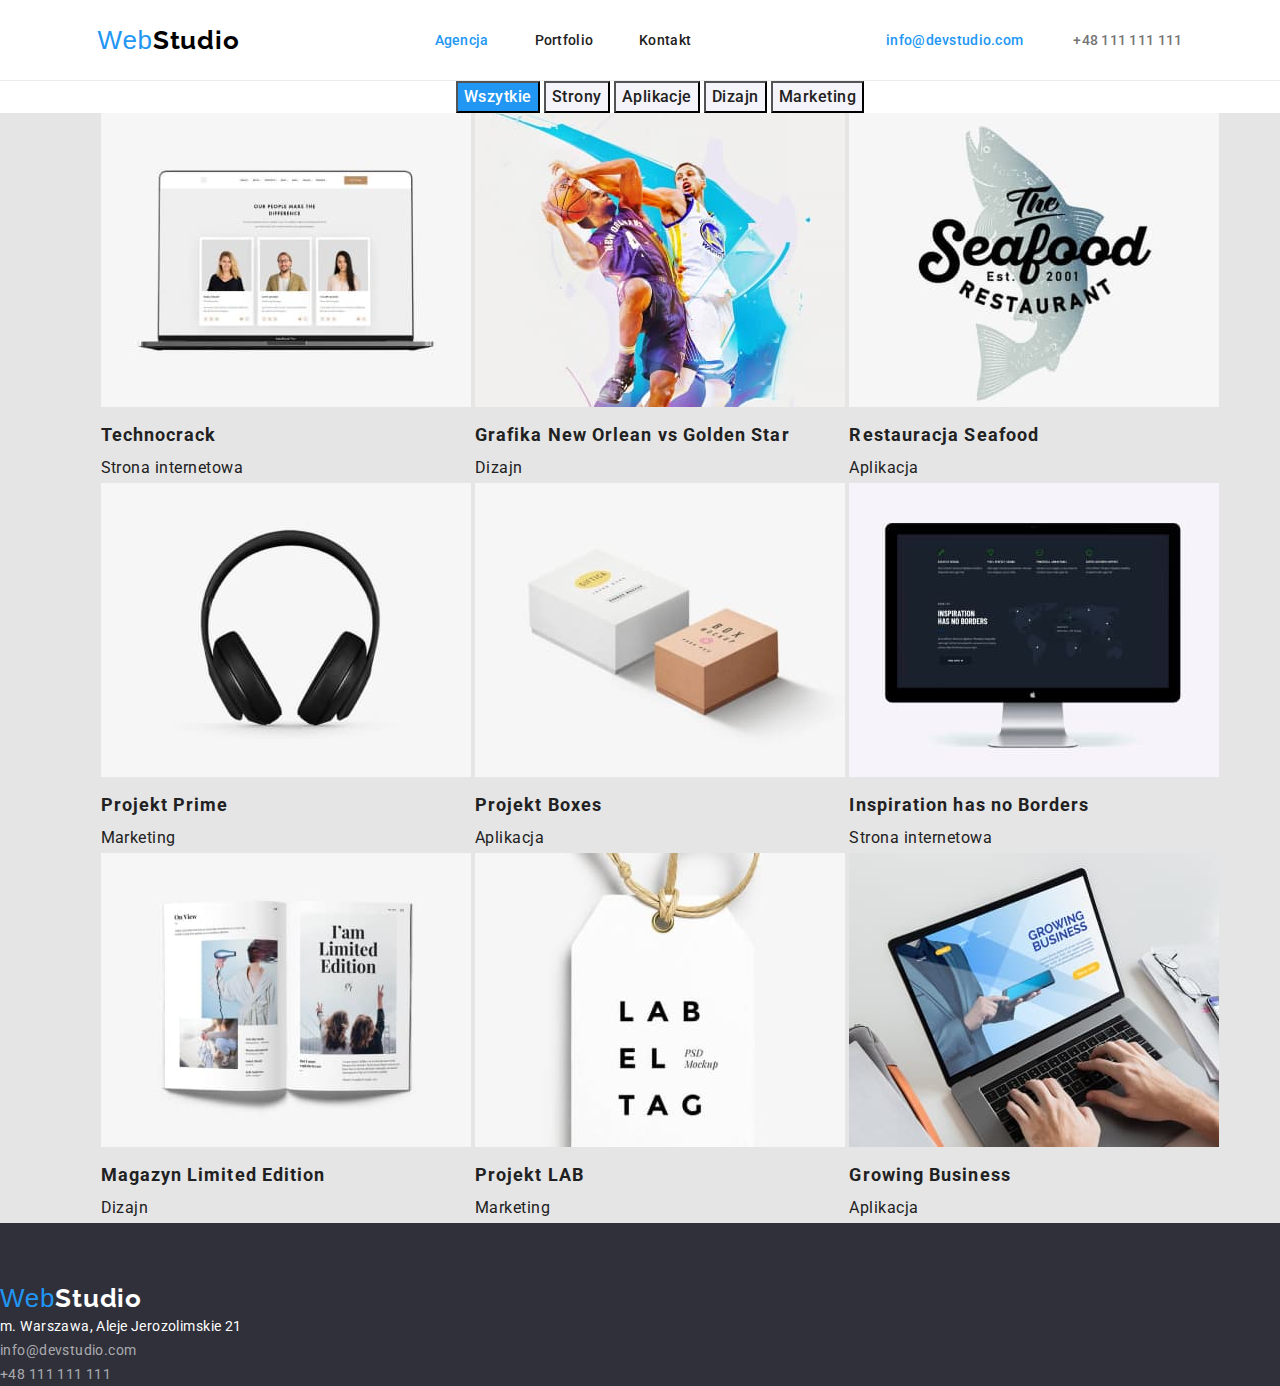
==== portfolio.html @ 03afc023 "Working 19.05.2023" ====
<!DOCTYPE html>
<html lang="pl">
  <head>
    <meta charset="UTF-8" />
    <meta name="viewport" content="Moja praca domowa nr 1" />
    <title>Homework 3</title>
    <link
      href="https://cdnjs.cloudflare.com/ajax/libs/modern-normalize/1.0.0/modern-normalize.min.css"
      rel="stylesheet"
    />
    <link
      href="https://fonts.googleapis.com/css2?family=Raleway:wght@700&family=Roboto:wght@400;500;700;900&display=swap"
      rel="stylesheet"
    />
    <link rel="stylesheet" href="./css/styles.css" />
  </head>
  <body>
    <!--Nagłówek strony-->
    <header class="page-header" class="container">
      <!--Logo w nagłówku-->
      <a class="logo" href="./index.html"
        ><span class="logo-blue">Web</span>Studio</a
      >

      <!--Menu nawigacyjne-->
      <nav>
        <ul class="nav-menu">
          <li><a class="menu-blue" href="/agencja">Agencja</a></li>
          <li><a class="menu" href="./portfolio.html">Portfolio</a></li>
          <li><a class="menu" href="/kontakt">Kontakt</a></li>
        </ul>
      </nav>

      <!-- Linki w nagłówku -->
      <ul class="contact">
        <li>
          <a class="mail" href="mailto:info@devstudio.com"
            >info@devstudio.com</a
          >
        </li>
        <li><a class="tel" href="tel:+48111111111">+48 111 111 111</a></li>
      </ul>
    </header>

    <!--Główna zawartość strony-->
    <main>
      <!--Menu strony-->
      <div>
        <ul class="pf-button-menu">
          <li>
            <button class="pf-button-blue" type="button">Wszytkie</button>
          </li>
          <li><button class="pf-button" type="button">Strony</button></li>
          <li><button class="pf-button" type="button">Aplikacje</button></li>
          <li><button class="pf-button" type="button">Dizajn</button></li>
          <li><button class="pf-button" type="button">Marketing</button></li>
        </ul>
      </div>

      <!--Zawartość główna strony-->
      <!--Pierwszy rząd-->
      <section>
        <ul class="pf-section">
          <li>
            <img
              src="./images/portfolio1_1.jpg"
              alt="Komputer z otwartą stroną internetową"
              width="370"
              height="294"
            />
            <h2 class="h2-pf-section">Technocrack</h2>
            <p>Strona internetowa</p>
          </li>
          <li>
            <img
              src="./images/portfolio1_2.jpg"
              alt="Dwuch zawodników koszykówki walczy o piłkę"
              width="370"
              height="294"
            />
            <h2 class="h2-pf-section">Grafika New Orlean vs Golden Star</h2>
            <p>Dizajn</p>
          </li>
          <li>
            <img
              src="./images/portfolio1_3.jpg"
              alt="Logo restauracji The Seafood"
              width="370"
              height="294"
            />
            <h2 class="h2-pf-section">Restauracja Seafood</h2>
            <p>Aplikacja</p>
          </li>
        </ul>
      </section>

      <!--Drugi rząd-->
      <section>
        <ul class="pf-section">
          <li>
            <img
              src="./images/portfolio2_1.jpg"
              alt="Czarne słuchwki bezprzewodowe"
              width="370"
              height="294"
            />
            <h2 class="h2-pf-section">Projekt Prime</h2>
            <p>Marketing</p>
          </li>
          <li>
            <img
              src="./images/portfolio2_2.jpg"
              alt="Dwa pudełka w dwuch kolorach i rozmiarach"
              width="370"
              height="294"
            />
            <h2 class="h2-pf-section">Projekt Boxes</h2>
            <p>Aplikacja</p>
          </li>
          <li>
            <img
              src="./images/portfolio2_3.jpg"
              alt="Monitor z otwartą stroną internetową"
              width="370"
              height="294"
            />
            <h2 class="h2-pf-section">Inspiration has no Borders</h2>
            <p>Strona internetowa</p>
          </li>
        </ul>
      </section>

      <!--Trzeci rząd-->
      <section>
        <ul class="pf-section">
          <li>
            <img
              src="./images/portfolio3_1.jpg"
              alt="Otwarta książka"
              width="370"
              height="294"
            />
            <h2 class="h2-pf-section">Magazyn Limited Edition</h2>
            <p>Dizajn</p>
          </li>
          <li>
            <img
              src="./images/portfolio3_2.jpg"
              alt="Zawieszka reklamowa"
              width="370"
              height="294"
            />
            <h2 class="h2-pf-section">Projekt LAB</h2>
            <p>Marketing</p>
          </li>
          <li>
            <img
              src="./images/portfolio3_3.jpg"
              alt="Ręce na laptopie z otwartą stroną internetową"
              width="370"
              height="294"
            />
            <h2 class="h2-pf-section">Growing Business</h2>
            <p>Aplikacja</p>
          </li>
        </ul>
      </section>
    </main>

    <!--Stopka-->
    <footer>
      <!--Logo w stopce-->
      <a class="logo-footer" href="./index.html"
        ><span class="logo-blue-footer">Web</span>Studio</a
      >

      <!--Adres i linki w stopce-->
      <section>
        <a
          class="address-link"
          href="https://goo.gl/maps/Dz4RchG2dV1VJyud7"
          target="_blank"
          rel="noopener noreferrer nofollow"
          >m. Warszawa, Aleje Jerozolimskie 21</a
        >
        <ul class="contact-footer">
          <li>
            <a class="mail-footer" href="mailto:info@devstudio.com"
              >info@devstudio.com</a
            >
          </li>
          <li>
            <a class="tel-footer" href="tel:+48111111111">+48 111 111 111</a>
          </li>
        </ul>
      </section>
    </footer>
  </body>
</html>
---- css/styles.css ----
*,
*::before,
*::after {
  box-sizing: border-box;
}

:root {
  --white: #ffffff;
  --almost-white: #e5e5e5;
  --blue: #2196f3;
  --almost-black: #212121;
  --black: #000000;
  --dark-gray: #2f303a;
  --gray: #757575;
  --light-gray: #f5f4fa;
  --button-blue: #0000ff;
  --border-header: #ececec;
}

body {
  font-family: "Roboto", sans-serif;
  color: var(--almost-black);
  background-color: var(--white);
}

h1,
h2,
h3,
h4,
h5,
h6,
p,
ul {
  margin: 0;
}

.container {
  max-width: 1600px;
}

.page-header {
  display: flex;
  justify-content: space-around;
  align-items: center;
  border-bottom: 1px solid var(--border-header);
}

.logo {
  font-family: "Raleway", sans-serif;
  font-weight: 700;
  font-size: 26px;
  line-height: 1.1923em;
  text-decoration: none;
  color: var(--black);
  letter-spacing: 0.03em;
}

.logo-blue {
  font-family: "Oleo Script", sans-serif;
  font-weight: 400;
  font-size: 26px;
  line-height: 1.1923em;
  color: var(--blue);
  letter-spacing: 0.03em;
}

.logo,
.logo-blue {
  padding: 25px 0 24px 0;
}

.logo:hover,
.logo-blue:hover {
  text-decoration: underline solid var(--blue);
}

.nav-menu {
  list-style: none;
  display: flex;
  justify-content: space-between;
  gap: 46px;
  font-weight: 500;
  font-size: 14px;
  line-height: 1.1428em;
  letter-spacing: 0.02em;
  padding: 32px 0 32px 0;
}

.menu-blue {
  text-decoration: none;
  color: var(--blue);
}

.menu {
  text-decoration: none;
  color: var(--almost-black);
}

.menu-blue:hover,
.menu:hover {
  text-decoration: underline solid var(--blue);
}

.contact {
  list-style: none;
  display: flex;
  justify-content: space-between;
  gap: 50px;
  font-weight: 500;
  font-size: 14px;
  line-height: 1.1428em;
  list-style: none;
  letter-spacing: 0.02em;
  padding: 32px 0 32px 0;
}

.mail {
  color: var(--blue);
  text-decoration: none;
}

.tel {
  color: var(--gray);
  text-decoration: none;
}

.mail:hover,
.tel:hover {
  text-decoration: underline solid var(--blue);
}

.h1 {
  background-color: var(--dark-gray);
  color: var(--white);
  font-weight: 900;
  font-size: 44px;
  line-height: 1.3636;
  text-align: center;
  letter-spacing: 0.06em;
  text-transform: uppercase;
  padding-top: 200px;
  padding-bottom: 280px;
}

h1:hover {
  text-decoration: underline solid var(--blue);
}

.button {
  background-color: var(--blue);
  color: var(--white);
  font-weight: 700;
  font-size: 16px;
  line-height: 1.875em;
  align-items: center;
  text-align: center;
  letter-spacing: 0.06em;
  cursor: pointer;
}

.button:hover {
  text-decoration: underline solid var(--button-blue);
}

.first-section {
  padding-top: 94px;
  background-color: var(--almost-white);
}

.first-section-list {
  list-style: none;
  display: flex;
  justify-content: center;
  gap: 30px;
  text-align: justify;
  color: var(--gray);
  font-size: 14px;
  line-height: 1.7142em;
  letter-spacing: 0.03em;
}

.list {
  width: 270px;
}

.h4 {
  color: var(--almost-black);
  text-align: left;
  margin-bottom: 10px;
  font-weight: 700;
  font-size: 14px;
  line-height: 1.1428em;
  text-transform: uppercase;
}

.h4:hover,
.list p:hover {
  text-decoration: underline solid var(--blue);
}

.second-section {
  padding: 94px 0 94px 0;
  background-color: var(--almost-white);
}
.second-section-list {
  list-style: none;
  display: flex;
  justify-content: center;
  gap: 30px;
}

.h2-second-section {
  text-align: center;
  margin-bottom: 50px;
  font-weight: 700;
  font-size: 36px;
  line-height: 1.1666em;
  letter-spacing: 0.03em;
}

.h2-second-section:hover {
  text-decoration: underline solid var(--blue);
}

.third-section {
  padding: 94px 0 94px 0;
  background-color: var(--light-gray);
}

.h2-third-section {
  text-align: center;
  margin-bottom: 50px;
  font-weight: 700;
  font-size: 36px;
  line-height: 1.1666em;
  color: var(--almost-black);
}

.third-section-list {
  list-style: none;
  display: flex;
  justify-content: center;
  gap: 30px;
}

.third-section-list li {
  box-shadow: 0px 1px 3px rgba(0, 0, 0, 0.12), 0px 1px 1px rgba(0, 0, 0, 0.14),
    0px 2px 1px rgba(0, 0, 0, 0.2);
  border-radius: 0px 0px 4px 4px;
}

.third-section-list h3 {
  text-align: center;
  margin: 30px 0 10px 0;
  font-weight: 500;
  color: var(--almost-black);
}

.third-section-list p {
  text-align: center;
  margin-bottom: 30px;
  font-size: 16px;
  line-height: 1.1875em;
  letter-spacing: 0.03em;
  color: var(--gray);
}

footer {
  padding-top: 60px;
  background-color: var(--dark-gray);
}

.footer {
  margin-left: 215px;
}

.logo-footer {
  font-family: "Raleway", sans-serif;
  font-weight: 700;
  font-size: 26px;
  line-height: 1.1923em;
  text-decoration: none;
  color: var(--white);
  letter-spacing: 0.03em;
}

.logo-blue-footer {
  font-family: "Oleo Script", sans-serif;
  font-weight: 400;
  font-size: 26px;
  line-height: 1.1923em;
  color: var(--blue);
  letter-spacing: 0.03em;
}

.logo-footer:hover,
.logo-blue-footer:hover {
  text-decoration: underline solid var(--blue);
}

.address-link {
  font-size: 14px;
  line-height: 1.7142em;
  letter-spacing: 0.03em;
  color: var(--white);
  text-decoration: none;
}

.contact-footer {
  padding: 0;
  font-size: 14px;
  line-height: 1.7142em;
  list-style: none;
  letter-spacing: 0.03em;
}

.mail-footer {
  color: rgba(255, 255, 255, 0.6);
  text-decoration: none;
}

.tel-footer {
  color: rgba(255, 255, 255, 0.6);
  text-decoration: none;
}

.mail-footer:hover,
.tel-footer:hover,
.address-link:hover {
  text-decoration: underline;
  text-decoration-color: var(--blue);
}

.pf-button-menu {
  list-style: none;
  text-align: center;
  cursor: pointer;
}

.pf-button-menu li {
  display: inline;
}

.pf-button-blue {
  background-color: var(--blue);
  color: var(--white);
  font-weight: 500;
  font-size: 16px;
  line-height: 1.625em;
  text-align: center;
  letter-spacing: 0.03em;
}

.pf-button {
  background-color: var(--light-gray);
  color: var(--almost-black);
  font-weight: 500;
  font-size: 16px;
  line-height: 1.625em;
  text-align: center;
  letter-spacing: 0.03em;
}

.pf-section {
  background-color: var(--almost-white);
  list-style: none;
  text-align: center;
  font-size: 16px;
  line-height: 1.875em;
  letter-spacing: 0.03em;
}

.pf-section li {
  display: inline-block;
}

.pf-section p {
  text-align: left;
}

.h2-pf-section {
  font-weight: 700;
  font-size: 18px;
  line-height: 2em;
  text-align: left;
  letter-spacing: 0.06em;
}

.h2-pf-section:hover,
.pf-section p:hover,
.pf-button:hover {
  text-decoration: underline solid var(--blue);
}

.pf-button-blue:hover {
  text-decoration: underline solid var(--button-blue);
}
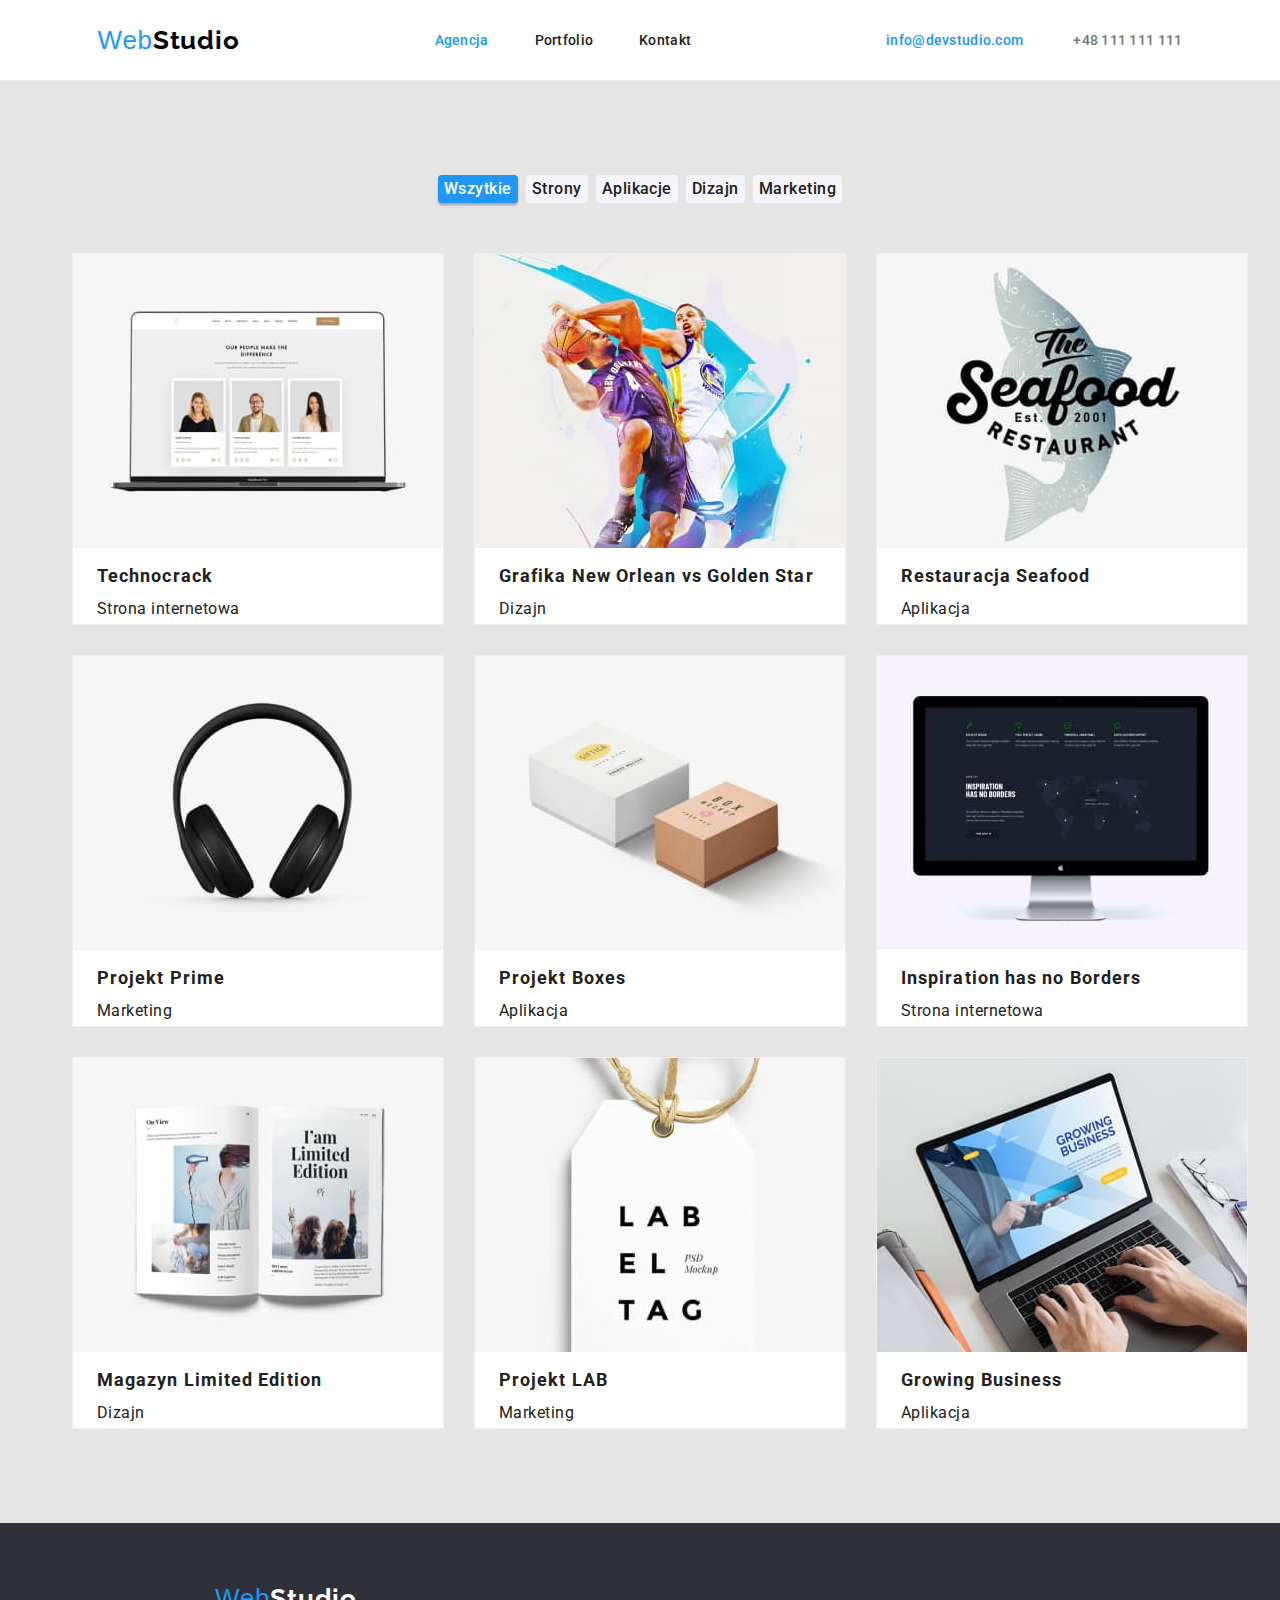
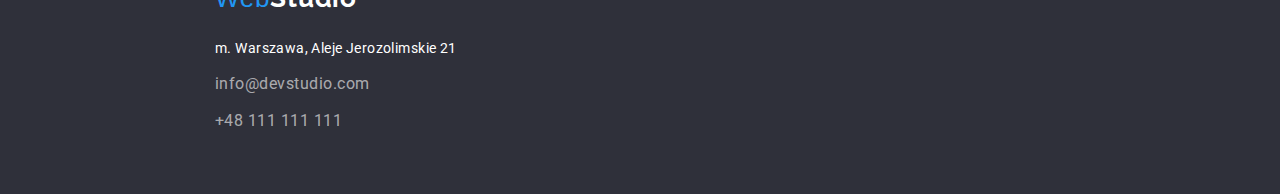
==== commit 1b1f37ba: "working 19.05.2023" ====
--- a/portfolio.html
+++ b/portfolio.html
@@ -45,7 +45,7 @@
     <!--Główna zawartość strony-->
     <main>
       <!--Menu strony-->
-      <div>
+      <div class="container">
         <ul class="pf-button-menu">
           <li>
             <button class="pf-button-blue" type="button">Wszytkie</button>
@@ -59,7 +59,7 @@
 
       <!--Zawartość główna strony-->
       <!--Pierwszy rząd-->
-      <section>
+      <section class="container">
         <ul class="pf-section">
           <li>
             <img
@@ -91,12 +91,6 @@
             <h2 class="h2-pf-section">Restauracja Seafood</h2>
             <p>Aplikacja</p>
           </li>
-        </ul>
-      </section>
-
-      <!--Drugi rząd-->
-      <section>
-        <ul class="pf-section">
           <li>
             <img
               src="./images/portfolio2_1.jpg"
@@ -127,12 +121,6 @@
             <h2 class="h2-pf-section">Inspiration has no Borders</h2>
             <p>Strona internetowa</p>
           </li>
-        </ul>
-      </section>
-
-      <!--Trzeci rząd-->
-      <section>
-        <ul class="pf-section">
           <li>
             <img
               src="./images/portfolio3_1.jpg"
@@ -170,20 +158,24 @@
     <!--Stopka-->
     <footer>
       <!--Logo w stopce-->
-      <a class="logo-footer" href="./index.html"
-        ><span class="logo-blue-footer">Web</span>Studio</a
-      >
+      <div class="container">
+        <div class="footer-logo">
+          <a class="logo-footer" href="./index.html"
+            ><span class="logo-blue-footer">Web</span>Studio</a
+          >
+        </div>
 
-      <!--Adres i linki w stopce-->
-      <section>
-        <a
-          class="address-link"
-          href="https://goo.gl/maps/Dz4RchG2dV1VJyud7"
-          target="_blank"
-          rel="noopener noreferrer nofollow"
-          >m. Warszawa, Aleje Jerozolimskie 21</a
-        >
+        <!--Adres i linki w stopce-->
         <ul class="contact-footer">
+          <li>
+            <a
+              class="address-link"
+              href="https://goo.gl/maps/Dz4RchG2dV1VJyud7"
+              target="_blank"
+              rel="noopener noreferrer nofollow"
+              >m. Warszawa, Aleje Jerozolimskie 21</a
+            >
+          </li>
           <li>
             <a class="mail-footer" href="mailto:info@devstudio.com"
               >info@devstudio.com</a
@@ -193,7 +185,7 @@
             <a class="tel-footer" href="tel:+48111111111">+48 111 111 111</a>
           </li>
         </ul>
-      </section>
+      </div>
     </footer>
   </body>
 </html>
--- a/css/styles.css
+++ b/css/styles.css
@@ -15,6 +15,7 @@
   --light-gray: #f5f4fa;
   --button-blue: #0000ff;
   --border-header: #ececec;
+  --border-pf-li: #eeeeee;
 }
 
 body {
@@ -45,6 +46,11 @@
   border-bottom: 1px solid var(--border-header);
 }
 
+.page-header-left {
+  display: flex;
+  gap: 93px;
+}
+
 .logo {
   font-family: "Raleway", sans-serif;
   font-weight: 700;
@@ -156,6 +162,9 @@
   text-align: center;
   letter-spacing: 0.06em;
   cursor: pointer;
+  border: 0;
+  box-shadow: 0px 4px 4px rgba(0, 0, 0, 0.15);
+  border-radius: 4px;
 }
 
 .button:hover {
@@ -236,6 +245,10 @@
   color: var(--almost-black);
 }
 
+.h2-third-section:hover {
+  text-decoration: underline solid var(--blue);
+}
+
 .third-section-list {
   list-style: none;
   display: flex;
@@ -265,13 +278,19 @@
   color: var(--gray);
 }
 
+.third-section-list h3:hover,
+.third-section-list p:hover {
+  text-decoration: underline solid var(--blue);
+}
+
 footer {
-  padding-top: 60px;
+  display: flex;
+  padding: 60px 0 60px 215px;
   background-color: var(--dark-gray);
 }
 
-.footer {
-  margin-left: 215px;
+.footer-logo {
+  margin-bottom: 20px;
 }
 
 .logo-footer {
@@ -308,10 +327,13 @@
 
 .contact-footer {
   padding: 0;
-  font-size: 14px;
   line-height: 1.7142em;
   list-style: none;
   letter-spacing: 0.03em;
+}
+
+.contact-footer li {
+  margin-top: 9px;
 }
 
 .mail-footer {
@@ -327,18 +349,18 @@
 .mail-footer:hover,
 .tel-footer:hover,
 .address-link:hover {
-  text-decoration: underline;
-  text-decoration-color: var(--blue);
+  text-decoration: underline solid var(--blue);
 }
 
 .pf-button-menu {
+  display: flex;
+  justify-content: center;
   list-style: none;
   text-align: center;
   cursor: pointer;
-}
-
-.pf-button-menu li {
-  display: inline;
+  gap: 8px;
+  padding: 94px 0 50px 0;
+  background-color: var(--almost-white);
 }
 
 .pf-button-blue {
@@ -349,6 +371,10 @@
   line-height: 1.625em;
   text-align: center;
   letter-spacing: 0.03em;
+  border: 0;
+  box-shadow: 0px 3px 1px rgba(0, 0, 0, 0.1), 0px 1px 2px rgba(0, 0, 0, 0.08),
+    0px 2px 2px rgba(0, 0, 0, 0.12);
+  border-radius: 4px;
 }
 
 .pf-button {
@@ -359,31 +385,38 @@
   line-height: 1.625em;
   text-align: center;
   letter-spacing: 0.03em;
+  border: 0;
+  border-radius: 4px;
 }
 
 .pf-section {
+  display: flex;
+  flex-wrap: wrap;
+  justify-content: center;
   background-color: var(--almost-white);
   list-style: none;
-  text-align: center;
   font-size: 16px;
   line-height: 1.875em;
   letter-spacing: 0.03em;
+  gap: 30px;
+  padding-bottom: 94px;
 }
 
 .pf-section li {
-  display: inline-block;
+  background: var(--white);
+  border: 1px solid var(--border-pf-li);
 }
 
 .pf-section p {
-  text-align: left;
+  padding-inline: 24px;
 }
 
 .h2-pf-section {
   font-weight: 700;
   font-size: 18px;
   line-height: 2em;
-  text-align: left;
   letter-spacing: 0.06em;
+  padding-inline: 24px;
 }
 
 .h2-pf-section:hover,
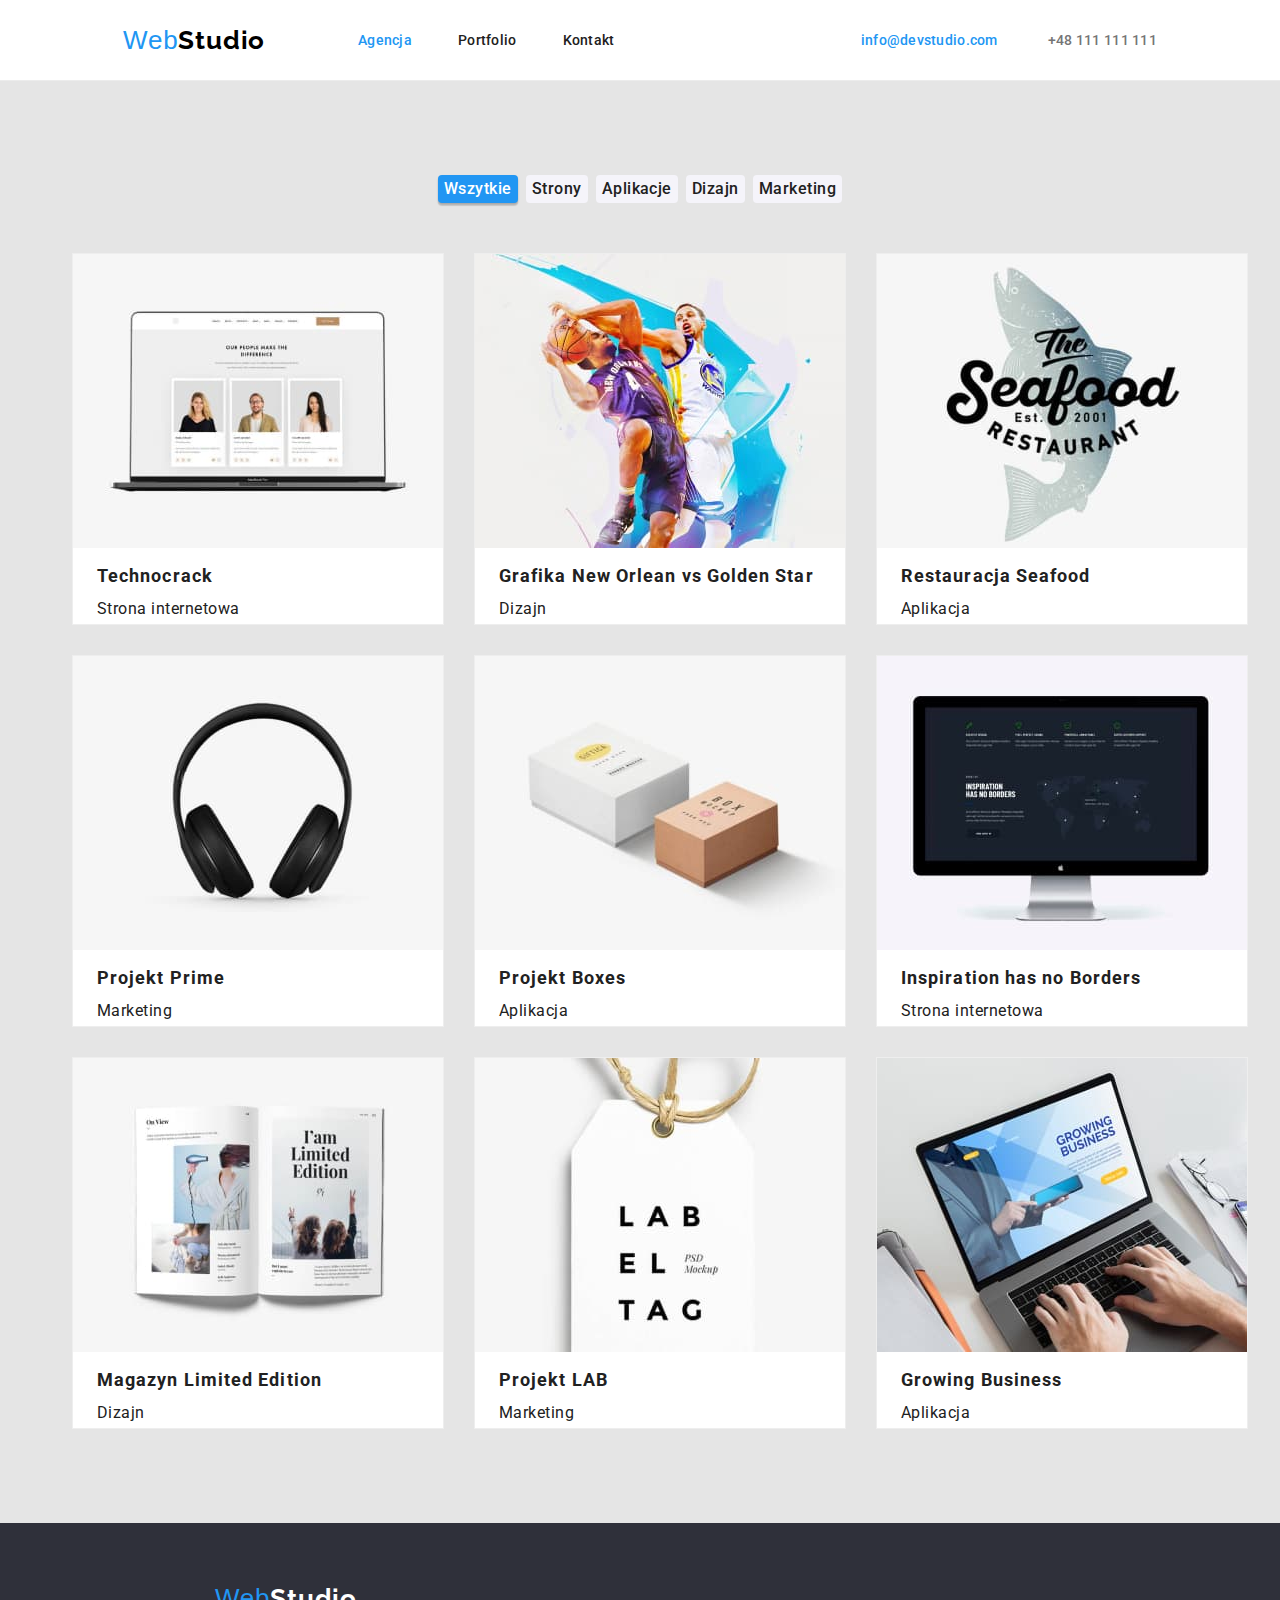
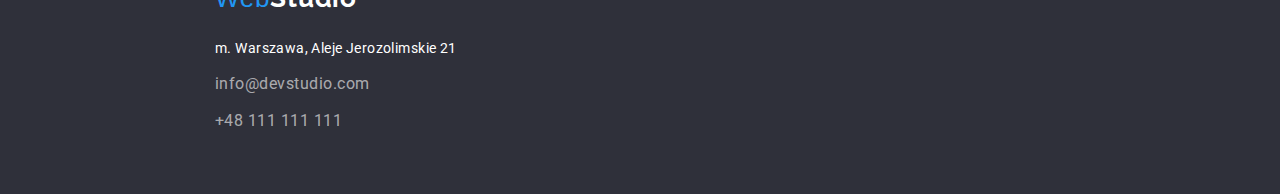
==== commit 17d9f02a: "update portfolio hearder" ====
--- a/portfolio.html
+++ b/portfolio.html
@@ -17,19 +17,22 @@
   <body>
     <!--Nagłówek strony-->
     <header class="page-header" class="container">
-      <!--Logo w nagłówku-->
-      <a class="logo" href="./index.html"
-        ><span class="logo-blue">Web</span>Studio</a
-      >
+      <div class="page-header-left">
+        <!--Logo w nagłówku-->
+        <a class="logo" href="./index.html"
+          ><span class="logo-blue">Web</span>Studio</a
+        >
 
-      <!--Menu nawigacyjne-->
-      <nav>
-        <ul class="nav-menu">
-          <li><a class="menu-blue" href="/agencja">Agencja</a></li>
-          <li><a class="menu" href="./portfolio.html">Portfolio</a></li>
-          <li><a class="menu" href="/kontakt">Kontakt</a></li>
-        </ul>
-      </nav>
+        <!--Menu nawigacyjne-->
+
+        <nav>
+          <ul class="nav-menu">
+            <li><a class="menu-blue" href="/agencja">Agencja</a></li>
+            <li><a class="menu" href="./portfolio.html">Portfolio</a></li>
+            <li><a class="menu" href="/kontakt">Kontakt</a></li>
+          </ul>
+        </nav>
+      </div>
 
       <!-- Linki w nagłówku -->
       <ul class="contact">
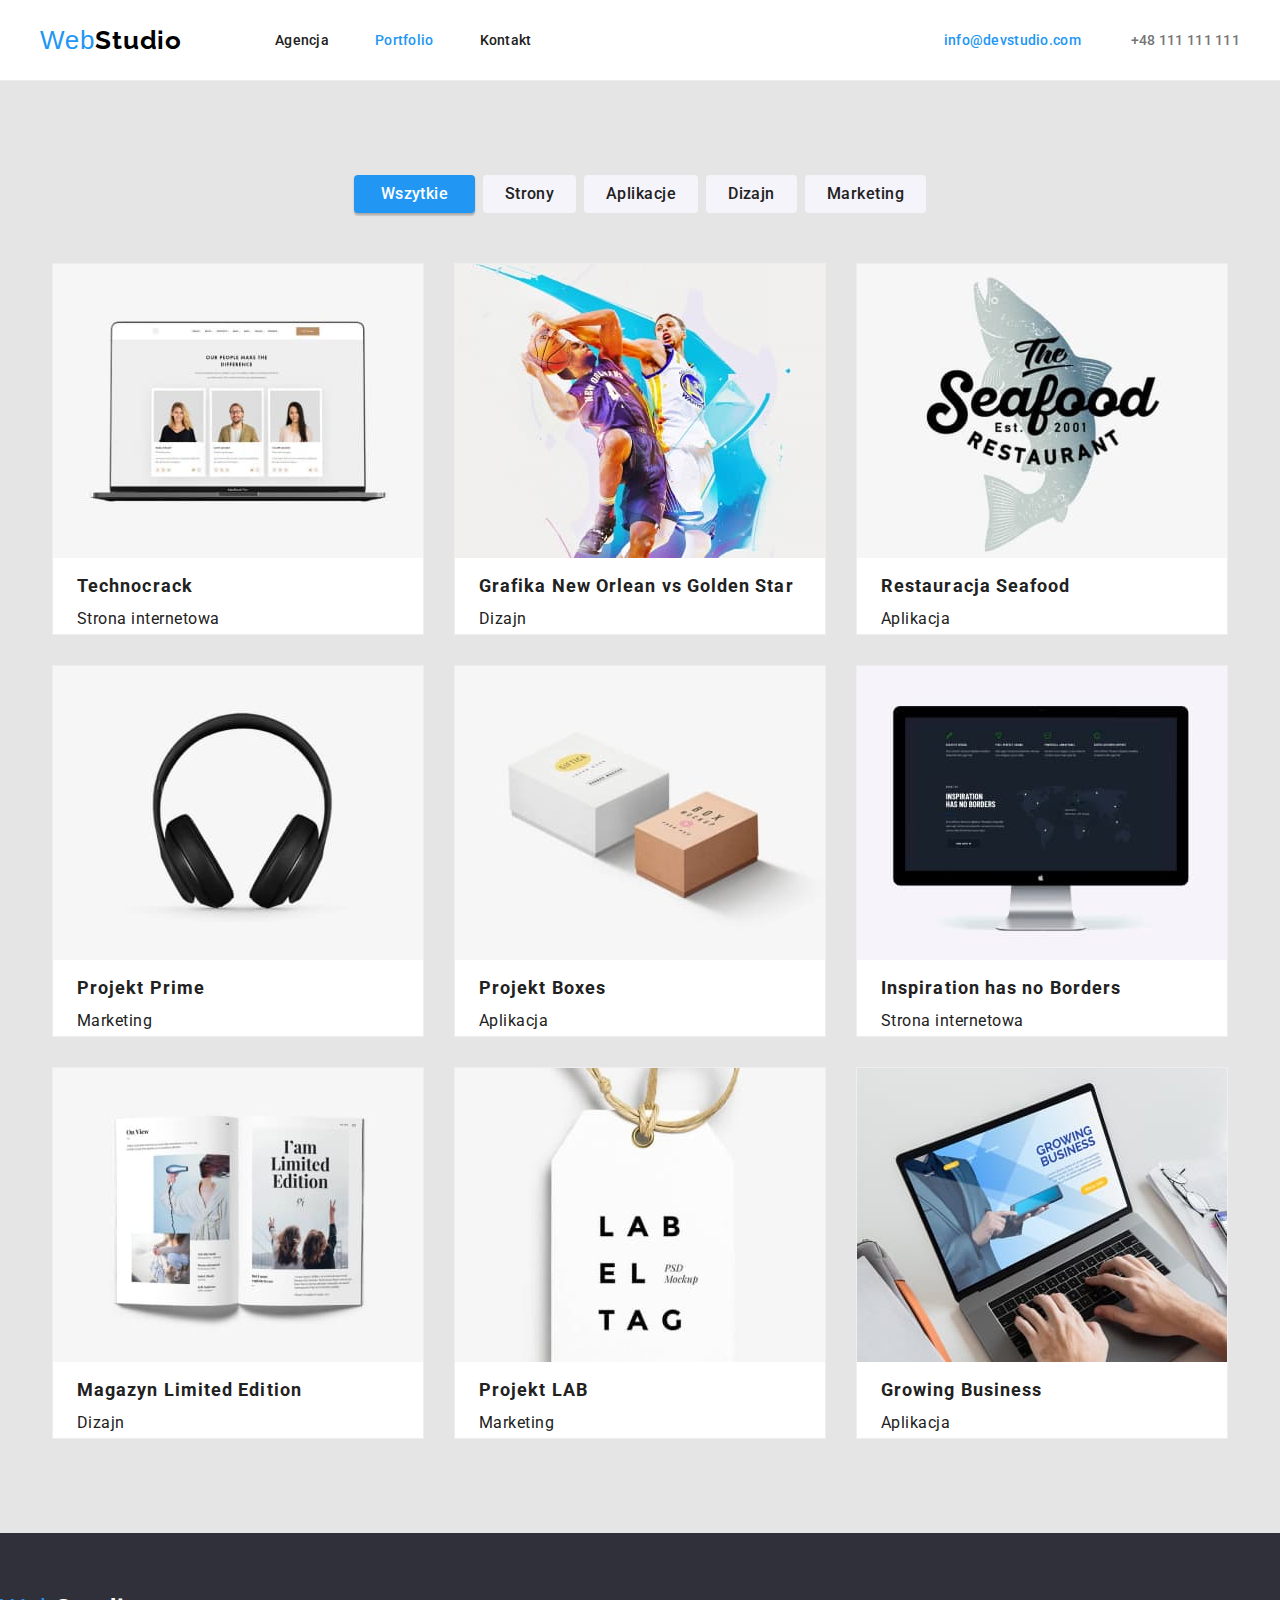
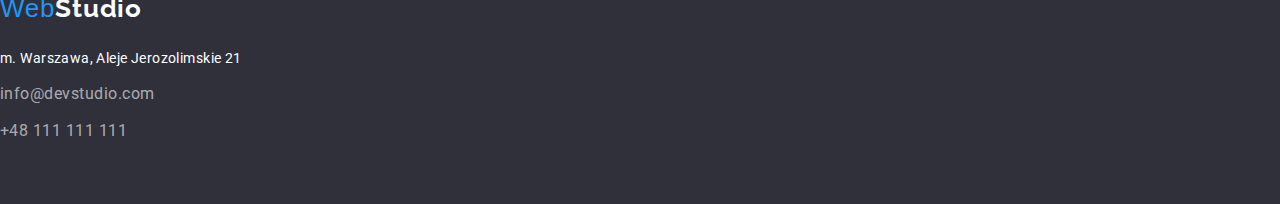
==== commit c484ca93: "Suggestion change" ====
--- a/portfolio.html
+++ b/portfolio.html
@@ -16,145 +16,163 @@
   </head>
   <body>
     <!--Nagłówek strony-->
-    <header class="page-header" class="container">
-      <div class="page-header-left">
-        <!--Logo w nagłówku-->
-        <a class="logo" href="./index.html"
-          ><span class="logo-blue">Web</span>Studio</a
-        >
-
-        <!--Menu nawigacyjne-->
-
-        <nav>
-          <ul class="nav-menu">
-            <li><a class="menu-blue" href="/agencja">Agencja</a></li>
-            <li><a class="menu" href="./portfolio.html">Portfolio</a></li>
-            <li><a class="menu" href="/kontakt">Kontakt</a></li>
-          </ul>
-        </nav>
+    <header>
+      <div class="page-header container">
+        <div class="page-header-left">
+          <!--Logo w nagłówku-->
+          <a class="logo" href="./index.html"
+            ><span class="logo-blue">Web</span>Studio</a
+          >
+
+          <!--Menu nawigacyjne-->
+
+          <nav>
+            <ul class="nav-menu">
+              <li><a class="menu" href="/index.html">Agencja</a></li>
+              <li>
+                <a class="menu-blue" href="./portfolio.html">Portfolio</a>
+              </li>
+              <li><a class="menu" href="#">Kontakt</a></li>
+            </ul>
+          </nav>
+        </div>
+
+        <!-- Linki w nagłówku -->
+        <ul class="contact">
+          <li>
+            <a class="mail" href="mailto:info@devstudio.com"
+              >info@devstudio.com</a
+            >
+          </li>
+          <li><a class="tel" href="tel:+48111111111">+48 111 111 111</a></li>
+        </ul>
       </div>
-
-      <!-- Linki w nagłówku -->
-      <ul class="contact">
-        <li>
-          <a class="mail" href="mailto:info@devstudio.com"
-            >info@devstudio.com</a
-          >
-        </li>
-        <li><a class="tel" href="tel:+48111111111">+48 111 111 111</a></li>
-      </ul>
     </header>
 
     <!--Główna zawartość strony-->
     <main>
       <!--Menu strony-->
-      <div class="container">
+      <div class="pf-menu">
         <ul class="pf-button-menu">
           <li>
             <button class="pf-button-blue" type="button">Wszytkie</button>
           </li>
-          <li><button class="pf-button" type="button">Strony</button></li>
-          <li><button class="pf-button" type="button">Aplikacje</button></li>
-          <li><button class="pf-button" type="button">Dizajn</button></li>
-          <li><button class="pf-button" type="button">Marketing</button></li>
+          <li>
+            <button class="pf-button pf-button-1" type="button">Strony</button>
+          </li>
+          <li>
+            <button class="pf-button pf-button-2" type="button">
+              Aplikacje
+            </button>
+          </li>
+          <li>
+            <button class="pf-button pf-button-3" type="button">Dizajn</button>
+          </li>
+          <li>
+            <button class="pf-button pf-button-4" type="button">
+              Marketing
+            </button>
+          </li>
         </ul>
       </div>
 
       <!--Zawartość główna strony-->
       <!--Pierwszy rząd-->
-      <section class="container">
-        <ul class="pf-section">
-          <li>
-            <img
-              src="./images/portfolio1_1.jpg"
-              alt="Komputer z otwartą stroną internetową"
-              width="370"
-              height="294"
-            />
-            <h2 class="h2-pf-section">Technocrack</h2>
-            <p>Strona internetowa</p>
-          </li>
-          <li>
-            <img
-              src="./images/portfolio1_2.jpg"
-              alt="Dwuch zawodników koszykówki walczy o piłkę"
-              width="370"
-              height="294"
-            />
-            <h2 class="h2-pf-section">Grafika New Orlean vs Golden Star</h2>
-            <p>Dizajn</p>
-          </li>
-          <li>
-            <img
-              src="./images/portfolio1_3.jpg"
-              alt="Logo restauracji The Seafood"
-              width="370"
-              height="294"
-            />
-            <h2 class="h2-pf-section">Restauracja Seafood</h2>
-            <p>Aplikacja</p>
-          </li>
-          <li>
-            <img
-              src="./images/portfolio2_1.jpg"
-              alt="Czarne słuchwki bezprzewodowe"
-              width="370"
-              height="294"
-            />
-            <h2 class="h2-pf-section">Projekt Prime</h2>
-            <p>Marketing</p>
-          </li>
-          <li>
-            <img
-              src="./images/portfolio2_2.jpg"
-              alt="Dwa pudełka w dwuch kolorach i rozmiarach"
-              width="370"
-              height="294"
-            />
-            <h2 class="h2-pf-section">Projekt Boxes</h2>
-            <p>Aplikacja</p>
-          </li>
-          <li>
-            <img
-              src="./images/portfolio2_3.jpg"
-              alt="Monitor z otwartą stroną internetową"
-              width="370"
-              height="294"
-            />
-            <h2 class="h2-pf-section">Inspiration has no Borders</h2>
-            <p>Strona internetowa</p>
-          </li>
-          <li>
-            <img
-              src="./images/portfolio3_1.jpg"
-              alt="Otwarta książka"
-              width="370"
-              height="294"
-            />
-            <h2 class="h2-pf-section">Magazyn Limited Edition</h2>
-            <p>Dizajn</p>
-          </li>
-          <li>
-            <img
-              src="./images/portfolio3_2.jpg"
-              alt="Zawieszka reklamowa"
-              width="370"
-              height="294"
-            />
-            <h2 class="h2-pf-section">Projekt LAB</h2>
-            <p>Marketing</p>
-          </li>
-          <li>
-            <img
-              src="./images/portfolio3_3.jpg"
-              alt="Ręce na laptopie z otwartą stroną internetową"
-              width="370"
-              height="294"
-            />
-            <h2 class="h2-pf-section">Growing Business</h2>
-            <p>Aplikacja</p>
-          </li>
-        </ul>
+      <section class="pf-section">
+        <div class="container">
+          <ul class="pf-section-item">
+            <li>
+              <img
+                src="./images/portfolio1_1.jpg"
+                alt="Komputer z otwartą stroną internetową"
+                width="370"
+                height="294"
+              />
+              <h2 class="h2-pf-section">Technocrack</h2>
+              <p>Strona internetowa</p>
+            </li>
+            <li>
+              <img
+                src="./images/portfolio1_2.jpg"
+                alt="Dwuch zawodników koszykówki walczy o piłkę"
+                width="370"
+                height="294"
+              />
+              <h2 class="h2-pf-section">Grafika New Orlean vs Golden Star</h2>
+              <p>Dizajn</p>
+            </li>
+            <li>
+              <img
+                src="./images/portfolio1_3.jpg"
+                alt="Logo restauracji The Seafood"
+                width="370"
+                height="294"
+              />
+              <h2 class="h2-pf-section">Restauracja Seafood</h2>
+              <p>Aplikacja</p>
+            </li>
+            <li>
+              <img
+                src="./images/portfolio2_1.jpg"
+                alt="Czarne słuchwki bezprzewodowe"
+                width="370"
+                height="294"
+              />
+              <h2 class="h2-pf-section">Projekt Prime</h2>
+              <p>Marketing</p>
+            </li>
+            <li>
+              <img
+                src="./images/portfolio2_2.jpg"
+                alt="Dwa pudełka w dwuch kolorach i rozmiarach"
+                width="370"
+                height="294"
+              />
+              <h2 class="h2-pf-section">Projekt Boxes</h2>
+              <p>Aplikacja</p>
+            </li>
+            <li>
+              <img
+                src="./images/portfolio2_3.jpg"
+                alt="Monitor z otwartą stroną internetową"
+                width="370"
+                height="294"
+              />
+              <h2 class="h2-pf-section">Inspiration has no Borders</h2>
+              <p>Strona internetowa</p>
+            </li>
+            <li>
+              <img
+                src="./images/portfolio3_1.jpg"
+                alt="Otwarta książka"
+                width="370"
+                height="294"
+              />
+              <h2 class="h2-pf-section">Magazyn Limited Edition</h2>
+              <p>Dizajn</p>
+            </li>
+            <li>
+              <img
+                src="./images/portfolio3_2.jpg"
+                alt="Zawieszka reklamowa"
+                width="370"
+                height="294"
+              />
+              <h2 class="h2-pf-section">Projekt LAB</h2>
+              <p>Marketing</p>
+            </li>
+            <li>
+              <img
+                src="./images/portfolio3_3.jpg"
+                alt="Ręce na laptopie z otwartą stroną internetową"
+                width="370"
+                height="294"
+              />
+              <h2 class="h2-pf-section">Growing Business</h2>
+              <p>Aplikacja</p>
+            </li>
+          </ul>
+        </div>
       </section>
     </main>
 
--- a/css/styles.css
+++ b/css/styles.css
@@ -35,19 +35,28 @@
   margin: 0;
 }
 
+/* Globalne ustawienie kontenera */
 .container {
-  max-width: 1600px;
+  max-width: 1200px;
+}
+
+/* Nagłówke indeks i portfolio */
+header {
+  max-width: 1600px;
+  margin: 0 auto;
+  border-bottom: 1px solid var(--border-header);
 }
 
 .page-header {
   display: flex;
-  justify-content: space-around;
+  justify-content: space-between;
   align-items: center;
-  border-bottom: 1px solid var(--border-header);
+  margin: 0 auto;
 }
 
 .page-header-left {
   display: flex;
+  justify-content: flex-start;
   gap: 93px;
 }
 
@@ -135,8 +144,17 @@
   text-decoration: underline solid var(--blue);
 }
 
+/* Main index */
+
+main {
+  max-width: 1600px;
+  margin: 0 auto;
+}
+
+/* Nagłówke w main */
 .h1 {
-  background-color: var(--dark-gray);
+  display: flex;
+  justify-content: center;
   color: var(--white);
   font-weight: 900;
   font-size: 44px;
@@ -146,6 +164,7 @@
   text-transform: uppercase;
   padding-top: 200px;
   padding-bottom: 280px;
+  background-color: var(--dark-gray);
 }
 
 h1:hover {
@@ -171,7 +190,11 @@
   text-decoration: underline solid var(--button-blue);
 }
 
+/* Pierwsza sekcja */
 .first-section {
+  max-width: 1600px;
+  display: flex;
+  justify-content: center;
   padding-top: 94px;
   background-color: var(--almost-white);
 }
@@ -207,7 +230,11 @@
   text-decoration: underline solid var(--blue);
 }
 
+/* Druga sekcja */
 .second-section {
+  max-width: 1600px;
+  display: flex;
+  justify-content: center;
   padding: 94px 0 94px 0;
   background-color: var(--almost-white);
 }
@@ -231,7 +258,11 @@
   text-decoration: underline solid var(--blue);
 }
 
+/* Trzecia sekcja */
 .third-section {
+  max-width: 1600px;
+  display: flex;
+  justify-content: center;
   padding: 94px 0 94px 0;
   background-color: var(--light-gray);
 }
@@ -283,10 +314,18 @@
   text-decoration: underline solid var(--blue);
 }
 
+/* Stopka indeks i porfolio */
 footer {
-  display: flex;
-  padding: 60px 0 60px 215px;
+  max-width: 1600px;
+  margin: 0 auto;
+  padding: 60px 0 60px 0;
   background-color: var(--dark-gray);
+}
+
+.footer {
+  margin: 0 auto;
+  display: flex;
+  justify-content: center;
 }
 
 .footer-logo {
@@ -352,20 +391,28 @@
   text-decoration: underline solid var(--blue);
 }
 
+/* Portfolio Menu */
+.pf-menu {
+  max-width: 1600px;
+  display: flex;
+  justify-content: center;
+  background-color: var(--almost-white);
+}
+
 .pf-button-menu {
   display: flex;
-  justify-content: center;
   list-style: none;
   text-align: center;
   cursor: pointer;
   gap: 8px;
   padding: 94px 0 50px 0;
-  background-color: var(--almost-white);
 }
 
 .pf-button-blue {
   background-color: var(--blue);
   color: var(--white);
+  width: 121px;
+  height: 38px;
   font-weight: 500;
   font-size: 16px;
   line-height: 1.625em;
@@ -381,6 +428,7 @@
   background-color: var(--light-gray);
   color: var(--almost-black);
   font-weight: 500;
+  height: 38px;
   font-size: 16px;
   line-height: 1.625em;
   text-align: center;
@@ -389,17 +437,40 @@
   border-radius: 4px;
 }
 
+.pf-button-1 {
+  width: 93px;
+}
+
+.pf-button-2 {
+  width: 114px;
+}
+
+.pf-button-3 {
+  width: 91px;
+}
+
+.pf-button-4 {
+  width: 121px;
+}
+
+/* Portfolio sekcja główna */
 .pf-section {
+  max-width: 1600px;
+  display: flex;
+  justify-content: center;
+  background-color: var(--almost-white);
+}
+
+.pf-section-item {
   display: flex;
   flex-wrap: wrap;
   justify-content: center;
-  background-color: var(--almost-white);
   list-style: none;
   font-size: 16px;
   line-height: 1.875em;
   letter-spacing: 0.03em;
   gap: 30px;
-  padding-bottom: 94px;
+  padding: 0 0 94px 0;
 }
 
 .pf-section li {
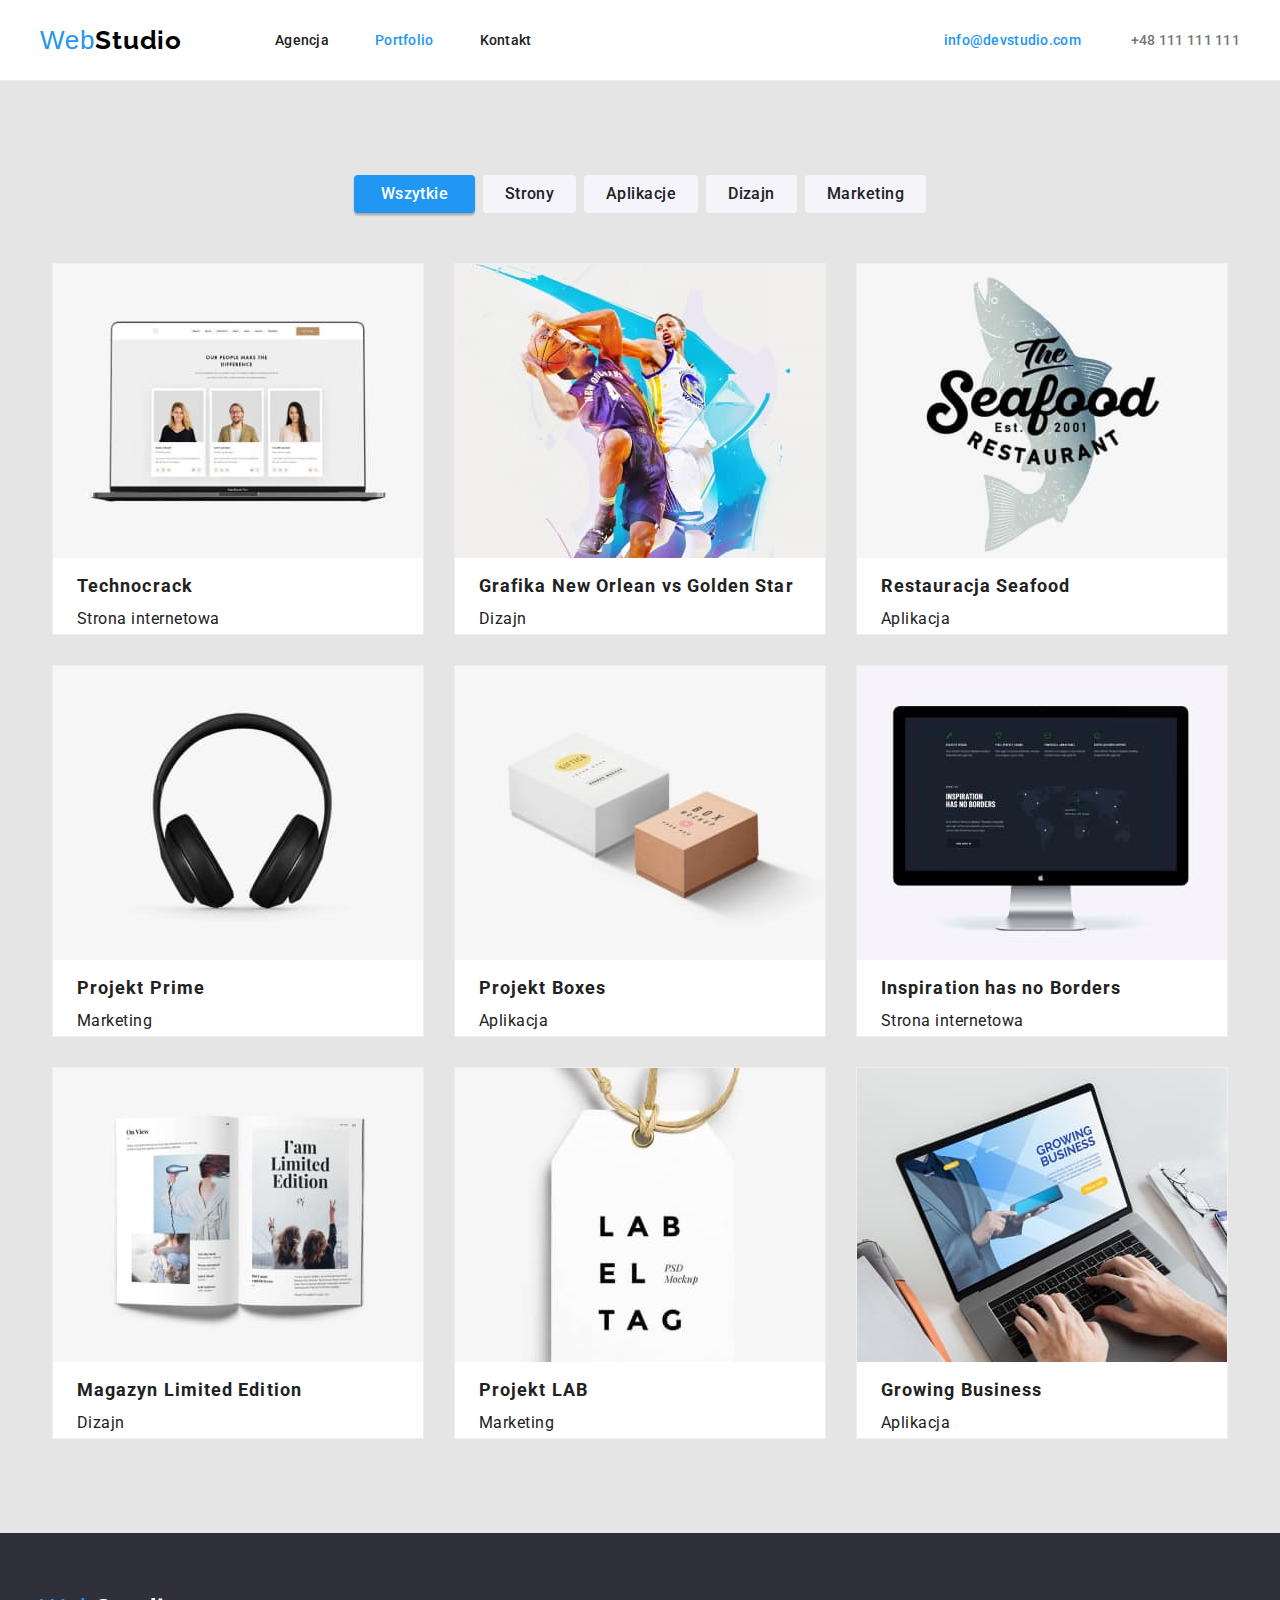
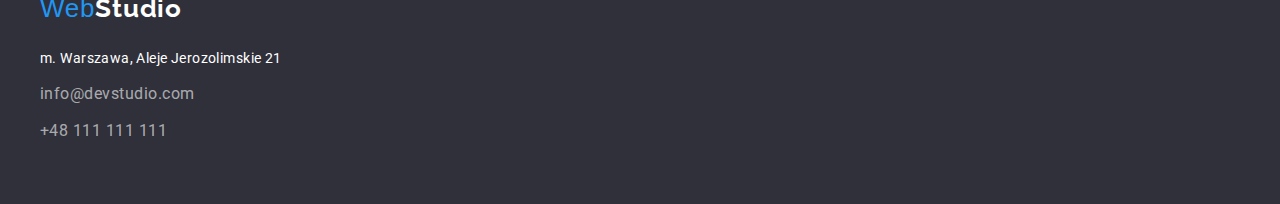
==== commit 455178ab: "last changes hw3" ====
--- a/portfolio.html
+++ b/portfolio.html
@@ -179,7 +179,7 @@
     <!--Stopka-->
     <footer>
       <!--Logo w stopce-->
-      <div class="container">
+      <div class="footer container">
         <div class="footer-logo">
           <a class="logo-footer" href="./index.html"
             ><span class="logo-blue-footer">Web</span>Studio</a
--- a/css/styles.css
+++ b/css/styles.css
@@ -205,6 +205,7 @@
   justify-content: center;
   gap: 30px;
   text-align: justify;
+  padding: 0;
   color: var(--gray);
   font-size: 14px;
   line-height: 1.7142em;
@@ -242,6 +243,7 @@
   list-style: none;
   display: flex;
   justify-content: center;
+  padding: 0;
   gap: 30px;
 }
 
@@ -284,6 +286,7 @@
   list-style: none;
   display: flex;
   justify-content: center;
+  padding: 0;
   gap: 30px;
 }
 
@@ -323,9 +326,8 @@
 }
 
 .footer {
+  display: flexbox;
   margin: 0 auto;
-  display: flex;
-  justify-content: center;
 }
 
 .footer-logo {
